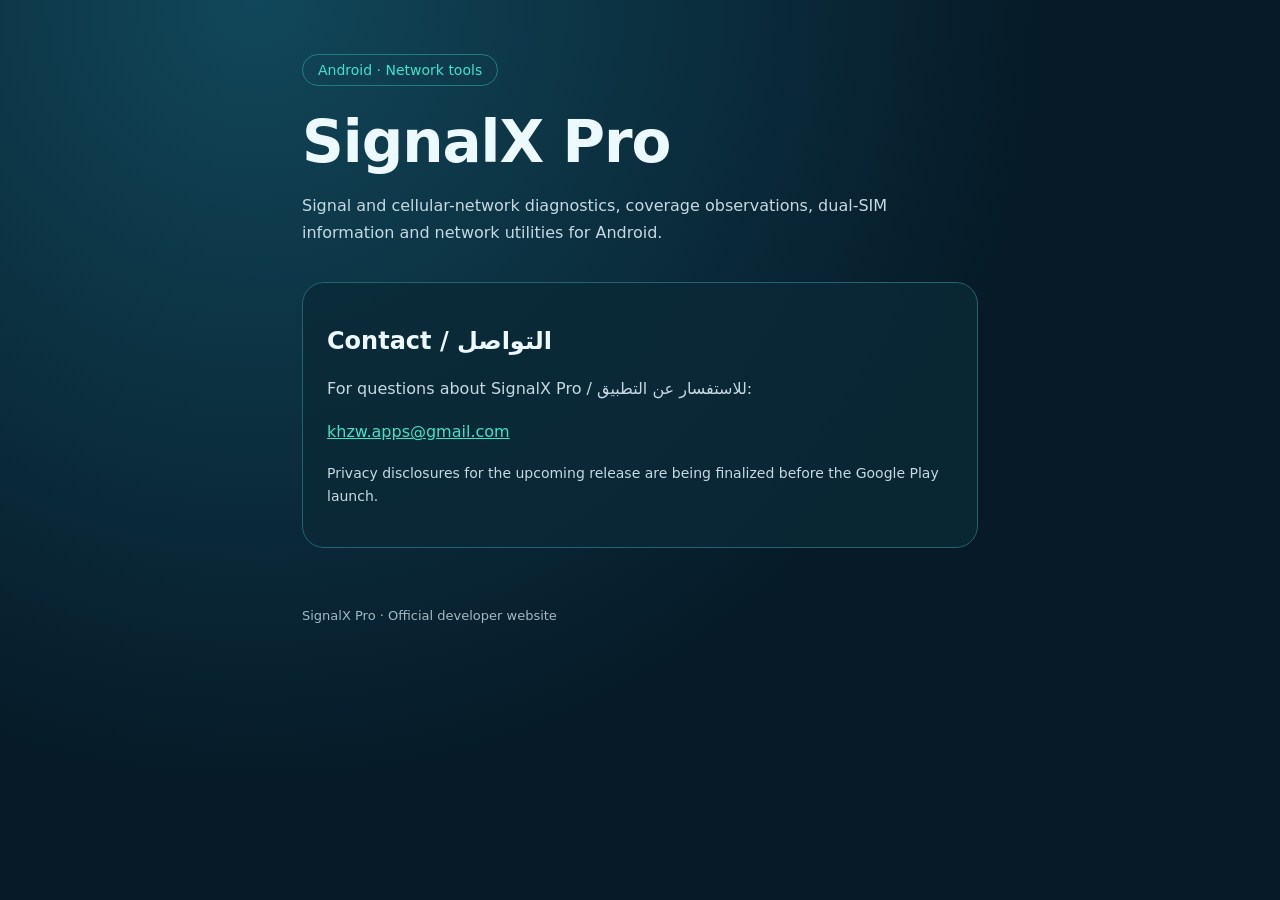
==== index.html @ 559052fa "Create public SignalX Pro developer homepage" ====
<!doctype html>
<html lang="en">
<head>
  <meta charset="UTF-8">
  <meta name="viewport" content="width=device-width, initial-scale=1">
  <meta name="description" content="SignalX Pro Android network diagnostics. Official developer website.">
  <title>SignalX Pro | Developer Website</title>
  <style>
    :root { color-scheme: dark; font-family: system-ui, -apple-system, "Segoe UI", sans-serif; background: #061a27; color:#ecf9ff; }
    * { box-sizing: border-box; }
    body { margin: 0; min-height: 100vh; background: radial-gradient(circle at 20% 0%, #11475a 0%, #061a27 58%); }
    main { max-width: 720px; padding: 54px 22px; margin: auto; }
    .brand { display: inline-block; color:#3fe3ca; border:1px solid #227d83; border-radius:40px; padding:7px 15px; font-size:14px; }
    h1 { font-size:clamp(36px, 7vw, 58px); letter-spacing:-1px; margin: 22px 0 10px; }
    p { color:#c6d9e2; line-height:1.7; }
    .card { margin:36px 0; padding:24px; border-radius:22px; border:1px solid #23646f; background:rgba(10,41,54,.82); }
    a { color:#3fe3ca; overflow-wrap:anywhere; }
    .small { font-size:14px; }
    footer { color:#a5bac4; padding-top:24px; font-size:13px; }
  </style>
</head>
<body>
  <main>
    <span class="brand">Android · Network tools</span>
    <h1>SignalX Pro</h1>
    <p>Signal and cellular-network diagnostics, coverage observations, dual-SIM information and network utilities for Android.</p>
    <section class="card" aria-label="Contact">
      <h2>Contact / التواصل</h2>
      <p>For questions about SignalX Pro / للاستفسار عن التطبيق:</p>
      <p><a href="mailto:khzw.apps@gmail.com">khzw.apps@gmail.com</a></p>
      <p class="small">Privacy disclosures for the upcoming release are being finalized before the Google Play launch.</p>
    </section>
    <footer>SignalX Pro · Official developer website</footer>
  </main>
</body>
</html>
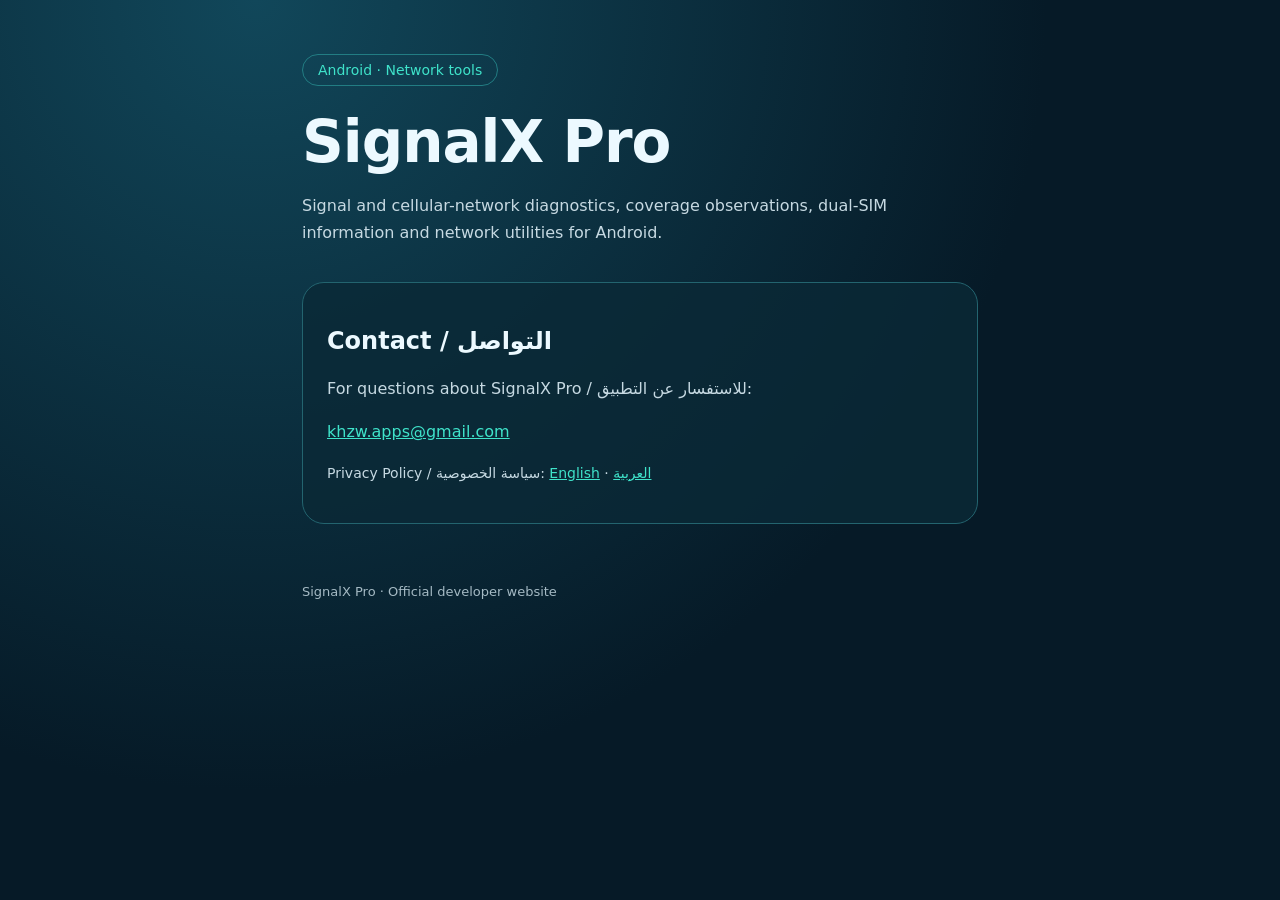
==== commit 8736be95: "site: link approved Arabic and English privacy policies" ====
--- a/index.html
+++ b/index.html
@@ -28,7 +28,7 @@
       <h2>Contact / التواصل</h2>
       <p>For questions about SignalX Pro / للاستفسار عن التطبيق:</p>
       <p><a href="mailto:khzw.apps@gmail.com">khzw.apps@gmail.com</a></p>
-      <p class="small">Privacy disclosures for the upcoming release are being finalized before the Google Play launch.</p>
+      <p class="small">Privacy Policy / سياسة الخصوصية: <a href="/privacy-en.html">English</a> · <a href="/privacy-ar.html" lang="ar" dir="rtl">العربية</a></p>
     </section>
     <footer>SignalX Pro · Official developer website</footer>
   </main>
